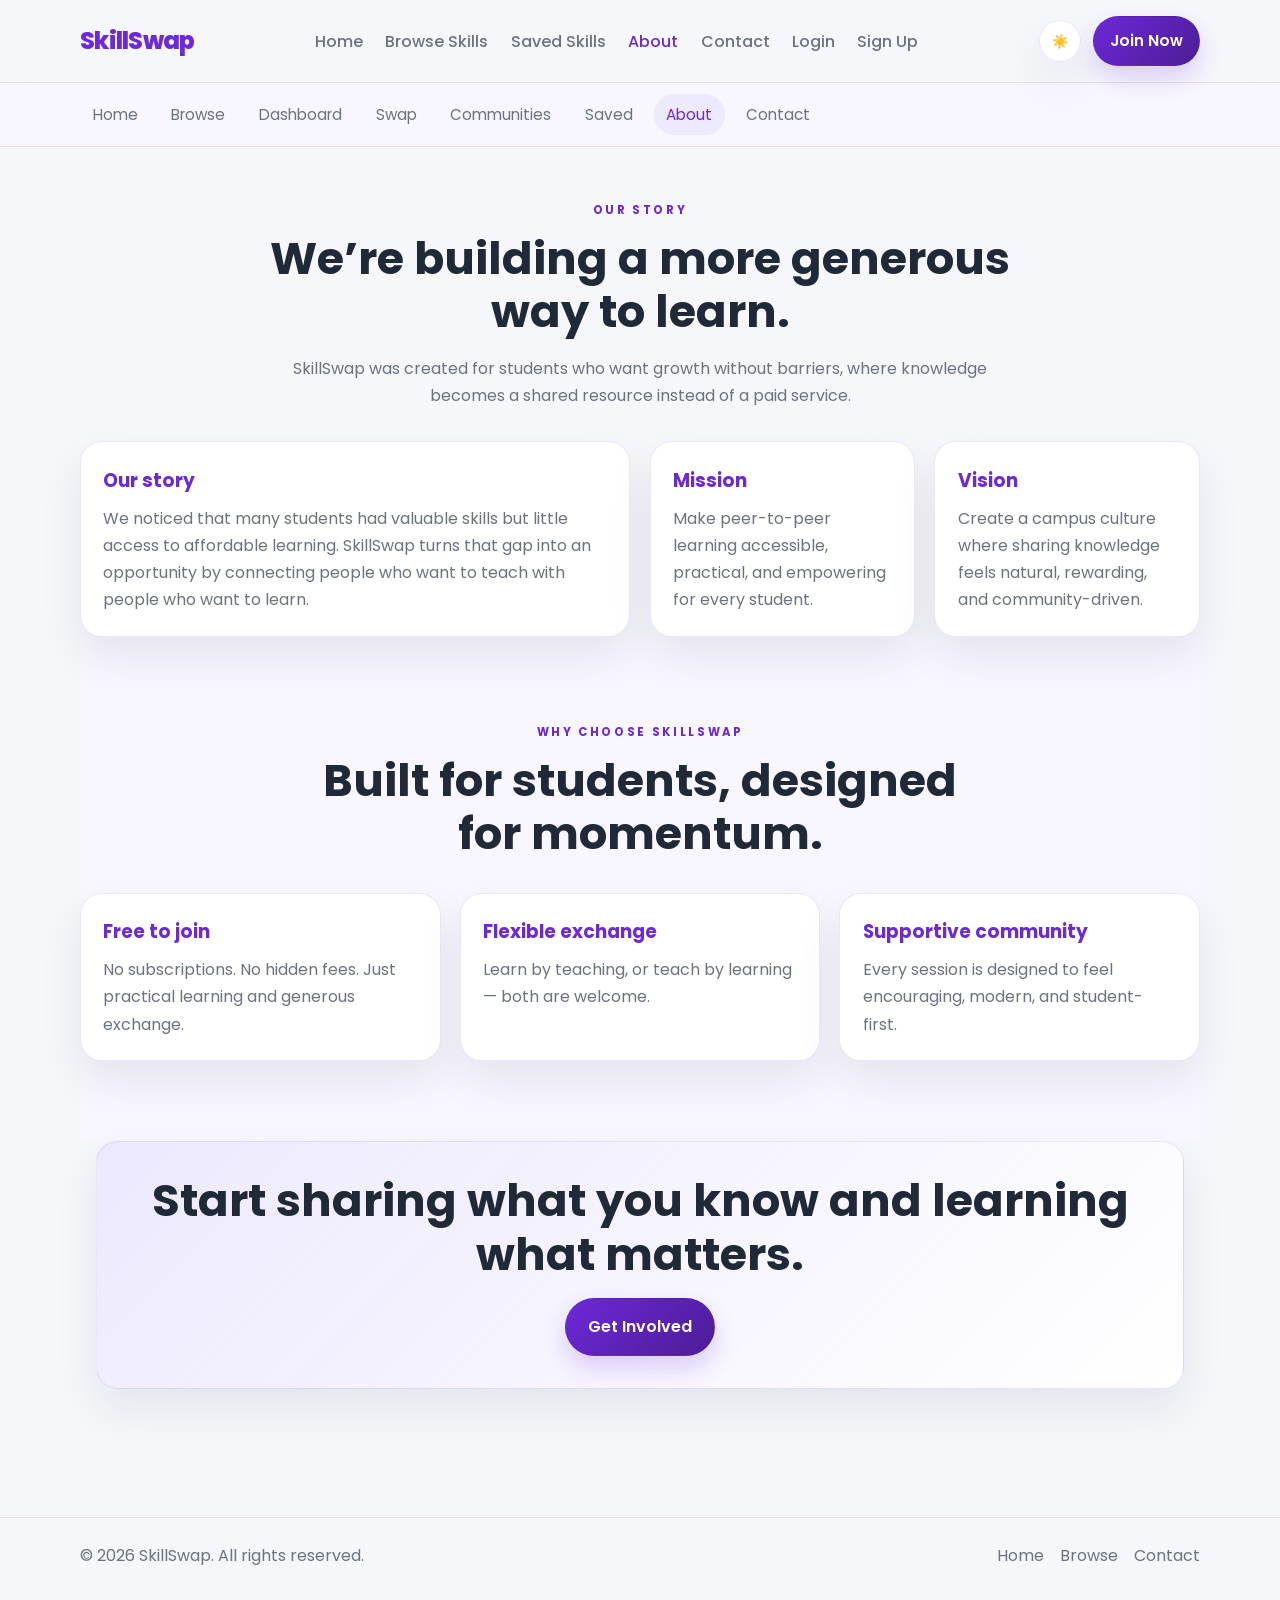
==== about.html @ 68f33d61 "feat: add all pages and assets" ====
<!DOCTYPE html>
<html lang="en">
  <head>
    <meta charset="UTF-8" />
    <meta name="viewport" content="width=device-width, initial-scale=1.0" />
    <title>SkillSwap | About</title>
    <link rel="preconnect" href="https://fonts.googleapis.com" />
    <link rel="preconnect" href="https://fonts.gstatic.com" crossorigin />
    <link
      href="https://fonts.googleapis.com/css2?family=Poppins:wght@300;400;500;600;700;800&display=swap"
      rel="stylesheet"
    />
    <link rel="stylesheet" href="css/style.css" />
  </head>
  <body>
    <header class="site-header">
      <nav class="navbar container">
        <a href="index.html" class="logo">SkillSwap</a>

        <button class="nav-toggle" aria-label="Toggle navigation" aria-expanded="false">
          <span></span>
          <span></span>
          <span></span>
        </button>

        <ul class="nav-links">
          <li><a href="index.html">Home</a></li>
          <li><a href="browse.html">Browse Skills</a></li>
          
          <li><a href="saved-skills.html">Saved Skills</a></li>
          <li><a href="about.html" class="active">About</a></li>
          <li><a href="contact.html">Contact</a></li>
          <li><a href="login.html" data-auth="login">Login</a></li>
          <li><a href="signup.html" data-auth="signup">Sign Up</a></li>
        </ul>

        <div class="nav-actions">
          <button class="theme-toggle" type="button" aria-label="Toggle color theme">
            <span class="theme-toggle__icon">☀️</span>
          </button>
          <a href="contact.html" class="btn btn-sm">Join Now</a>
        </div>
      </nav>
    </header>

    <main class="container page-shell">
      <section class="page-hero">
        <p class="eyebrow">Our story</p>
        <h1>We’re building a more generous way to learn.</h1>
        <p>
          SkillSwap was created for students who want growth without barriers, where knowledge becomes a shared resource instead of a paid service.
        </p>
      </section>

      <section class="about-grid">
        <article class="info-card wide-card">
          <h3>Our story</h3>
          <p>
            We noticed that many students had valuable skills but little access to affordable learning. SkillSwap turns that gap into an opportunity by connecting people who want to teach with people who want to learn.
          </p>
        </article>
        <article class="info-card">
          <h3>Mission</h3>
          <p>Make peer-to-peer learning accessible, practical, and empowering for every student.</p>
        </article>
        <article class="info-card">
          <h3>Vision</h3>
          <p>Create a campus culture where sharing knowledge feels natural, rewarding, and community-driven.</p>
        </article>
      </section>

      <section class="section section-alt">
        <div class="section-heading">
          <p class="eyebrow">Why choose SkillSwap</p>
          <h2>Built for students, designed for momentum.</h2>
        </div>
        <div class="steps-grid">
          <article class="info-card">
            <h3>Free to join</h3>
            <p>No subscriptions. No hidden fees. Just practical learning and generous exchange.</p>
          </article>
          <article class="info-card">
            <h3>Flexible exchange</h3>
            <p>Learn by teaching, or teach by learning — both are welcome.</p>
          </article>
          <article class="info-card">
            <h3>Supportive community</h3>
            <p>Every session is designed to feel encouraging, modern, and student-first.</p>
          </article>
        </div>
      </section>

      <section class="cta-section">
        <div class="container cta-box">
          <h2>Start sharing what you know and learning what matters.</h2>
          <a href="contact.html" class="btn">Get Involved</a>
        </div>
      </section>
    </main>

    <footer class="site-footer">
      <div class="container footer-content">
        <p>© 2026 SkillSwap. All rights reserved.</p>
        <div class="footer-links">
          <a href="index.html">Home</a>
          <a href="browse.html">Browse</a>
          <a href="contact.html">Contact</a>
        </div>
      </div>
    </footer>

    <script src="js/script.js"></script>
  </body>
</html>
---- css/style.css ----
:root {
  --primary: #6d28d9;
  --primary-dark: #4c1d95;
  --primary-soft: #ede9fe;
  --bg: #f5f7fb;
  --surface: #ffffff;
  --surface-2: #f8f6ff;
  --text: #1f2937;
  --muted: #6b7280;
  --border: rgba(109, 40, 217, 0.12);
  --shadow: 0 20px 45px rgba(17, 24, 39, 0.08);
}

body.dark {
  --primary: #a78bfa;
  --primary-dark: #c4b5fd;
  --primary-soft: rgba(167, 139, 250, 0.14);
  --bg: #07111f;
  --surface: #0f172a;
  --surface-2: #111c33;
  --text: #f8fafc;
  --muted: #cbd5e1;
  --border: rgba(255, 255, 255, 0.12);
  --shadow: 0 20px 45px rgba(2, 8, 23, 0.35);
}

* {
  box-sizing: border-box;
  margin: 0;
  padding: 0;
}

html {
  scroll-behavior: smooth;
  font-size: clamp(14px, 0.95vw + 0.55rem, 16px);
}

body {
  font-family: "Poppins", sans-serif;
  background: var(--bg);
  color: var(--text);
  line-height: 1.7;
  transition: background 0.25s ease, color 0.25s ease;
  overflow-x: hidden;
}

a {
  color: inherit;
  text-decoration: none;
}

img {
  max-width: 100%;
  display: block;
}

.container {
  width: min(1120px, calc(100% - 2rem));
  margin: 0 auto;
}

.site-header {
  position: sticky;
  top: 0;
  z-index: 1000;
  backdrop-filter: blur(16px);
  background: rgba(245, 247, 251, 0.8);
  border-bottom: 1px solid var(--border);
}

body.dark .site-header {
  background: rgba(7, 17, 31, 0.8);
}

.dashboard-card,
.auth-card,
.skill-card,
.lesson-view-card,
.info-card,
.contact-card,
.faq-card {
  background: var(--surface);
  border: 1px solid var(--border);
  border-radius: 24px;
  padding: 1.4rem;
  box-shadow: var(--shadow);
}

.dashboard-grid {
  display: grid;
  grid-template-columns: repeat(2, minmax(0, 1fr));
  gap: 1.25rem;
  margin-top: 1.5rem;
}

.dashboard-card h3,
.lesson-view-card h3 {
  margin-bottom: 0.8rem;
}

.stat-row {
  display: flex;
  flex-wrap: wrap;
  gap: 0.8rem;
  margin-top: 0.8rem;
}

.stat-block,
.badge-item,
.lesson-item,
.rec-item {
  background: var(--surface-2);
  border: 1px solid var(--border);
  border-radius: 16px;
  padding: 0.8rem 0.95rem;
}

.status-pill {
  display: inline-block;
  margin-top: 0.5rem;
  background: var(--primary-soft);
  color: var(--primary);
  padding: 0.3rem 0.6rem;
  border-radius: 999px;
  font-size: 0.8rem;
}

.lesson-structure pre,
.visual-code {
  background: var(--surface-2);
  border: 1px solid var(--border);
  border-radius: 16px;
  padding: 1rem;
  overflow-x: auto;
  white-space: pre-wrap;
}

@media (max-width: 900px) {
  .dashboard-grid {
    grid-template-columns: 1fr;
  }
}

.navbar {
  display: flex;
  justify-content: space-between;
  align-items: center;
  padding: 1rem 0;
  gap: 1rem;
}

.logo {
  font-size: 1.5rem;
  font-weight: 800;
  color: var(--primary);
  letter-spacing: -0.03em;
}

.nav-links {
  display: flex;
  gap: 1.4rem;
  list-style: none;
  align-items: center;
}

.nav-links a {
  font-weight: 500;
  color: var(--muted);
  transition: color 0.25s ease;
}

.nav-links a:hover,
.nav-links a.active {
  color: var(--primary);
}

.nav-actions {
  display: flex;
  align-items: center;
  gap: 0.75rem;
}

.quick-nav {
  border-bottom: 1px solid var(--border);
  background: var(--surface-2);
}

.quick-nav__links {
  display: flex;
  flex-wrap: wrap;
  gap: 0.5rem;
  padding: 0.7rem 0;
}

.quick-nav__link {
  padding: 0.45rem 0.8rem;
  border-radius: 999px;
  color: var(--muted);
  font-size: 0.95rem;
  transition: background 0.2s ease, color 0.2s ease;
}

.quick-nav__link:hover,
.quick-nav__link.active {
  background: var(--primary-soft);
  color: var(--primary);
}

.theme-toggle {
  border: 1px solid var(--border);
  background: var(--surface);
  color: var(--text);
  width: 42px;
  height: 42px;
  border-radius: 50%;
  cursor: pointer;
  display: grid;
  place-items: center;
  box-shadow: var(--shadow);
}

.btn,
.btn-secondary {
  display: inline-flex;
  align-items: center;
  justify-content: center;
  border-radius: 999px;
  font-weight: 600;
  padding: 0.9rem 1.35rem;
  border: 1px solid transparent;
  transition: transform 0.25s ease, box-shadow 0.25s ease, background 0.25s ease;
}

.btn {
  background: linear-gradient(135deg, var(--primary), var(--primary-dark));
  color: white;
  box-shadow: 0 12px 24px rgba(109, 40, 217, 0.2);
}

.btn:hover,
.btn-secondary:hover {
  transform: translateY(-2px);
}

.btn-secondary {
  background: var(--surface);
  color: var(--primary);
  border-color: var(--border);
}

.btn-sm {
  padding: 0.7rem 1rem;
  font-size: 0.95rem;
}

.nav-toggle {
  display: none;
  flex-direction: column;
  gap: 5px;
  background: transparent;
  border: 0;
  cursor: pointer;
  padding: 0.3rem;
}

.nav-toggle span {
  width: 24px;
  height: 2px;
  border-radius: 999px;
  background: var(--text);
}

.hero {
  padding: 5.5rem 0 4rem;
  background: linear-gradient(135deg, var(--primary), var(--primary-dark));
  color: white;
}

.hero-grid {
  display: grid;
  grid-template-columns: 1.1fr 0.9fr;
  gap: 2rem;
  align-items: center;
}

.eyebrow {
  display: inline-block;
  text-transform: uppercase;
  letter-spacing: 0.23em;
  font-size: 0.72rem;
  font-weight: 700;
  color: rgba(255, 255, 255, 0.8);
  margin-bottom: 0.7rem;
}

.hero h1,
.page-hero h1,
.section-heading h2,
.cta-box h2 {
  font-size: clamp(2rem, 3.5vw, 3rem);
  line-height: 1.2;
  margin-bottom: 1rem;
}

.hero-text,
.page-hero p,
.section-heading p,
.cta-box p,
.skill-card p,
.info-card p,
.testimonial-card p,
.contact-card p,
.faq-list p {
  color: var(--muted);
}

.hero-copy .hero-text {
  color: rgba(255, 255, 255, 0.9);
  font-size: 1.05rem;
  max-width: 620px;
}

.hero-actions {
  display: flex;
  flex-wrap: wrap;
  gap: 0.9rem;
  margin: 1.5rem 0;
}

.hero-highlights {
  list-style: none;
  display: flex;
  flex-wrap: wrap;
  gap: 0.8rem;
  padding-top: 0.5rem;
}

.hero-highlights li {
  border: 1px solid rgba(255, 255, 255, 0.2);
  padding: 0.55rem 0.85rem;
  border-radius: 999px;
  font-size: 0.95rem;
}

.hero-card {
  background: rgba(255, 255, 255, 0.16);
  border: 1px solid rgba(255, 255, 255, 0.2);
  border-radius: 1.5rem;
  padding: 1.5rem;
  backdrop-filter: blur(18px);
  box-shadow: var(--shadow);
}

.hero-card__top h3 {
  font-size: 1.25rem;
  margin-bottom: 1rem;
}

.chip {
  display: inline-flex;
  padding: 0.35rem 0.7rem;
  border-radius: 999px;
  background: rgba(255, 255, 255, 0.2);
  font-size: 0.8rem;
  margin-bottom: 0.6rem;
}

.hero-card__stats {
  display: grid;
  grid-template-columns: repeat(2, 1fr);
  gap: 0.9rem;
  margin-bottom: 1rem;
}

.hero-card__stats div,
.hero-card__list div {
  padding: 0.85rem 0.95rem;
  border-radius: 1rem;
  background: rgba(255, 255, 255, 0.12);
}

.hero-card__stats strong {
  display: block;
  font-size: 1.15rem;
}

.hero-card__stats span,
.hero-card__list div {
  color: rgba(255, 255, 255, 0.9);
  font-size: 0.92rem;
}

.hero-card__list {
  display: grid;
  gap: 0.7rem;
}

.section {
  padding: 5rem 0;
}

.section-alt {
  background: var(--surface-2);
}

.section-heading {
  text-align: center;
  max-width: 680px;
  margin: 0 auto 2rem;
}

.section-heading .eyebrow {
  color: var(--primary);
}

.section-heading h2,
.page-hero h1,
.cta-box h2 {
  color: var(--text);
}

.skills-grid,
.steps-grid,
.testimonial-grid,
.about-grid {
  display: grid;
  gap: 1.2rem;
}

.skills-grid,
.testimonial-grid {
  grid-template-columns: repeat(auto-fit, minmax(min(220px, 100%), 1fr));
}

.steps-grid,
.about-grid {
  grid-template-columns: repeat(auto-fit, minmax(min(240px, 100%), 1fr));
}

.skill-card,
.info-card,
.testimonial-card,
.contact-card,
.search-panel,
.cta-box,
.contact-form,
.dashboard-card,
.detail-card,
.lesson-card {
  min-width: 0;
}

.skill-card,
.info-card,
.testimonial-card,
.contact-card,
.search-panel,
.cta-box,
.contact-form {
  background: var(--surface);
  border: 1px solid var(--border);
  box-shadow: var(--shadow);
  border-radius: 1.35rem;
}

.skill-card,
.info-card,
.testimonial-card,
.contact-card,
.contact-form {
  padding: 1.4rem;
}

.skill-card:hover,
.info-card:hover,
.testimonial-card:hover,
.contact-card:hover {
  transform: translateY(-4px);
  box-shadow: 0 24px 45px rgba(17, 24, 39, 0.12);
  transition: transform 0.25s ease, box-shadow 0.25s ease;
}

.wide-card {
  grid-column: span 2;
}

.page-shell {
  padding: 3rem 0 4rem;
}

.page-hero {
  text-align: center;
  max-width: 760px;
  margin: 0 auto 2rem;
}

.page-hero .eyebrow {
  color: var(--primary);
}

.search-panel {
  padding: 1.2rem;
  margin-bottom: 1.5rem;
}

.search-controls {
  display: flex;
  gap: 1rem;
  align-items: center;
  flex-wrap: wrap;
}

.skill-search {
  flex: 1 1 260px;
  padding: 0.95rem 1rem;
  border-radius: 999px;
  border: 1px solid var(--border);
  outline: none;
  background: var(--surface-2);
  color: var(--text);
}

.tag-row {
  display: flex;
  flex-wrap: wrap;
  gap: 0.7rem;
  margin-top: 0.9rem;
}

.tag {
  display: inline-flex;
  padding: 0.4rem 0.8rem;
  border-radius: 999px;
  background: var(--primary-soft);
  color: var(--primary);
  font-size: 0.9rem;
  border: 0;
  cursor: pointer;
  font-family: inherit;
}

.filter-tag.active {
  background: var(--primary);
  color: white;
}

.skill-card h3,
.info-card h3,
.contact-card h3 {
  color: var(--primary);
  margin-bottom: 0.5rem;
}

.skill-card__top {
  display: flex;
  justify-content: space-between;
  align-items: center;
  gap: 0.8rem;
  margin-bottom: 0.6rem;
}

.pill {
  display: inline-flex;
  align-items: center;
  padding: 0.3rem 0.65rem;
  border-radius: 999px;
  background: var(--primary-soft);
  color: var(--primary);
  font-size: 0.75rem;
  font-weight: 700;
}

.skill-card__actions {
  display: flex;
  gap: 0.7rem;
  flex-wrap: wrap;
  margin-top: 1rem;
}

.btn-small {
  padding: 0.65rem 0.95rem;
  font-size: 0.9rem;
}

.learning-panel {
  margin-top: 1.5rem;
  border: 1px solid var(--border);
  background: var(--surface);
  border-radius: 1.35rem;
  box-shadow: var(--shadow);
  padding: 1.2rem 1.4rem;
}

.learning-panel__content h3 {
  color: var(--primary);
  margin-bottom: 0.5rem;
}

.learning-panel__content ul {
  margin-top: 0.8rem;
  padding-left: 1.1rem;
  color: var(--muted);
}

.learning-panel__content li + li {
  margin-top: 0.35rem;
}

.testimonial-card strong {
  display: block;
  margin-top: 0.8rem;
  color: var(--primary);
}

.cta-section {
  padding: 0 0 4rem;
}

.cta-box {
  padding: 2rem;
  text-align: center;
  background: linear-gradient(135deg, var(--primary-soft), var(--surface));
}

.contact-grid {
  display: grid;
  grid-template-columns: 0.9fr 1.1fr;
  gap: 1.2rem;
  margin-bottom: 2rem;
}

.contact-form {
  display: flex;
  flex-direction: column;
  gap: 1rem;
}

.form-row {
  display: grid;
  gap: 1rem;
  grid-template-columns: repeat(2, minmax(0, 1fr));
}

label {
  display: flex;
  flex-direction: column;
  gap: 0.45rem;
  font-weight: 500;
}

input,
textarea,
select {
  border: 1px solid var(--border);
  padding: 0.9rem 1rem;
  border-radius: 0.95rem;
  font: inherit;
  color: var(--text);
  background: var(--surface-2);
}

input:focus,
textarea:focus,
select:focus {
  outline: 2px solid var(--primary-soft);
  border-color: var(--primary);
}

.form-status {
  min-height: 1.4rem;
  font-size: 0.95rem;
  color: var(--primary);
}

.faq-list {
  display: grid;
  gap: 0.9rem;
}

.faq-list details {
  border: 1px solid var(--border);
  background: var(--surface);
  padding: 1rem 1.1rem;
  border-radius: 1rem;
}

.faq-list summary {
  cursor: pointer;
  font-weight: 600;
}

.faq-list p {
  margin-top: 0.6rem;
}

.auth-shell {
  display: grid;
  place-items: center;
  min-height: 70vh;
}

.auth-card,
.profile-card {
  max-width: 640px;
  width: 100%;
  padding: 2rem;
  background: var(--surface);
  border: 1px solid var(--border);
  border-radius: 1.5rem;
  box-shadow: var(--shadow);
}

.auth-card h1,
.profile-card h1 {
  margin-bottom: 1rem;
}

.auth-form {
  margin-top: 1rem;
}

.auth-link {
  margin-top: 1rem;
  color: var(--muted);
}

.auth-link a {
  color: var(--primary);
  font-weight: 600;
}

.dashboard-grid {
  display: grid;
  grid-template-columns: repeat(2, minmax(0, 1fr));
  gap: 1.2rem;
}

.dashboard-card {
  background: var(--surface);
  border: 1px solid var(--border);
  border-radius: 1.35rem;
  padding: 1.4rem;
  box-shadow: var(--shadow);
}

.dashboard-card h3 {
  color: var(--primary);
  margin-bottom: 0.9rem;
}

.hero-panel {
  grid-column: 1 / -1;
  display: flex;
  flex-wrap: wrap;
  justify-content: space-between;
  gap: 1rem;
  align-items: center;
}

.dashboard-actions {
  display: flex;
  gap: 0.75rem;
  flex-wrap: wrap;
}

.progress-bar {
  height: 10px;
  border-radius: 999px;
  background: var(--primary-soft);
  overflow: hidden;
  margin: 0.6rem 0 0.3rem;
}

.progress-bar span {
  display: block;
  height: 100%;
  border-radius: inherit;
  background: linear-gradient(135deg, var(--primary), var(--primary-dark));
}

.badge-list,
.lesson-list,
.stat-list {
  display: flex;
  flex-direction: column;
  gap: 0.6rem;
}

.badge-item,
.lesson-item,
.stat-item {
  padding: 0.8rem 0.95rem;
  border-radius: 1rem;
  background: var(--surface-2);
  border: 1px solid var(--border);
}

.lesson-item {
  display: flex;
  justify-content: space-between;
  align-items: center;
  gap: 0.8rem;
}

.lesson-item button {
  padding: 0.45rem 0.75rem;
}

.skill-detail-grid {
  display: grid;
  grid-template-columns: 1.1fr 0.9fr;
  gap: 1.2rem;
}

.detail-card,
.lesson-card {
  background: var(--surface);
  border: 1px solid var(--border);
  border-radius: 1.35rem;
  padding: 1.4rem;
  box-shadow: var(--shadow);
}

.detail-card h2,
.lesson-card h3 {
  color: var(--primary);
  margin-bottom: 0.75rem;
}

.detail-intro {
  font-size: 1.02rem;
  margin-bottom: 0.8rem;
  color: var(--muted);
}

.detail-meta {
  display: flex;
  flex-wrap: wrap;
  gap: 0.6rem;
  margin: 0.7rem 0 0.8rem;
}

.meta-pill {
  display: inline-flex;
  padding: 0.45rem 0.7rem;
  border-radius: 999px;
  background: var(--primary-soft);
  color: var(--primary);
  font-size: 0.9rem;
}

.roadmap-list,
.course-project-list {
  padding-left: 1.1rem;
  margin: 0.6rem 0 1rem;
  color: var(--muted);
}

.curriculum-grid {
  display: grid;
  grid-template-columns: repeat(3, minmax(0, 1fr));
  gap: 0.75rem;
  margin: 0.6rem 0 1rem;
}

.curriculum-card {
  background: var(--surface-2);
  border: 1px solid var(--border);
  border-radius: 1rem;
  padding: 0.9rem;
}

.module-level {
  font-size: 0.82rem;
  text-transform: uppercase;
  letter-spacing: 0.18em;
  font-weight: 700;
  color: var(--primary);
  margin-bottom: 0.55rem;
}

.curriculum-card ul {
  padding-left: 1rem;
  color: var(--muted);
}

.lesson-item.is-complete {
  border-color: rgba(109, 40, 217, 0.3);
  background: linear-gradient(135deg, rgba(237, 233, 254, 0.9), rgba(248, 246, 255, 0.9));
}

body.dark .lesson-item.is-complete {
  background: linear-gradient(135deg, rgba(167, 139, 250, 0.16), rgba(17, 28, 51, 0.95));
}

.detail-actions {
  display: flex;
  flex-wrap: wrap;
  gap: 0.75rem;
  margin-top: 1rem;
}

.notes-box {
  width: 100%;
  margin-top: 0.5rem;
}

.lesson-view {
  margin-top: 1rem;
}

.lesson-view-card {
  background: var(--surface-2);
  border: 1px solid var(--border);
  padding: 1rem;
  border-radius: 1rem;
}

.lesson-view-card .lesson-desc {
  color: var(--muted);
  margin-bottom: 0.6rem;
}

.lesson-structure { display: grid; gap: .55rem; }
.lesson-structure h4 { color: var(--primary); margin-top: 1.05rem; }
.lesson-structure ol, .lesson-structure ul { padding-left: 1.35rem; color: var(--muted); }
.quiz-block { padding: 1rem; border: 1px solid var(--border); background: var(--surface); border-radius: .9rem; }
.quiz-block .quiz-opt { margin: .35rem .35rem .1rem 0; }
.quiz-opt.is-correct { background: #15803d; border-color: #15803d; color: #fff; }
.quiz-opt.is-wrong { background: #b91c1c; border-color: #b91c1c; color: #fff; }
.quiz-feedback { min-height: 1.5rem; color: var(--primary); font-weight: 600; margin-top: .6rem; }

.code-editor {
  width: 100%;
  font-family: monospace;
  font-size: 0.9rem;
  padding: 0.6rem;
  border: 1px solid var(--border);
  border-radius: 0.6rem;
  background: var(--surface);
}

.code-preview iframe {
  width: 100%;
  height: 220px;
  border: 1px solid var(--border);
  border-radius: 0.6rem;
}

.lesson-link {
  background: transparent;
  border: 0;
  color: var(--primary);
  font-weight: 600;
  cursor: pointer;
  padding: 0;
}

.stat-row {
  display:flex;
  gap:1rem;
  margin:0.6rem 0;
}

.stat-block{
  background:var(--surface-2);
  border:1px solid var(--border);
  padding:0.8rem 1rem;
  border-radius:0.8rem;
  text-align:center;
}
.stat-label{font-size:0.85rem;color:var(--muted)}

.rec-list{display:flex;flex-wrap:wrap;gap:0.5rem}
.rec-item{background:var(--surface-2);padding:0.5rem 0.7rem;border-radius:0.6rem;border:1px solid var(--border)}

/* small micro-animations */
.btn{transition:transform .12s ease, box-shadow .12s ease}
.btn:active{transform:translateY(1px)}
.lesson-item{transition:background .16s ease, border-color .16s ease}
.lesson-item:hover{transform:translateY(-2px)}

/* accessibility focus */
a:focus, button:focus, .lesson-link:focus{outline:3px solid rgba(109,40,217,0.18);outline-offset:3px}

.status-pill {
  display: inline-flex;
  padding: 0.35rem 0.65rem;
  border-radius: 999px;
  background: var(--primary-soft);
  color: var(--primary);
  font-size: 0.8rem;
}

.site-footer {
  padding: 1.5rem 0 2rem;
  border-top: 1px solid var(--border);
}

.footer-content {
  display: flex;
  justify-content: space-between;
  gap: 1rem;
  align-items: center;
  color: var(--muted);
}

.footer-links {
  display: flex;
  gap: 1rem;
}

.skill-card.is-hidden {
  display: none;
}

.swap-builder { max-width: 820px; margin: 0 auto; }
.profile-photo-row { display: flex; align-items: center; gap: 1rem; padding: .9rem; border: 1px dashed var(--border); border-radius: 1rem; background: var(--surface-2); }
.profile-photo { width: 76px; height: 76px; border-radius: 50%; object-fit: cover; border: 3px solid var(--primary-soft); background: var(--primary-soft); }
.profile-photo-row label { flex: 1; }
.swap-section { padding: 2rem 0; }
.swap-request-list { display: grid; gap: 1rem; max-width: 820px; margin: 0 auto; }
.swap-request { background: var(--surface); border: 1px solid var(--border); border-radius: 1.2rem; box-shadow: var(--shadow); padding: 1.2rem; }
.swap-request__top { display: flex; justify-content: space-between; gap: 1rem; align-items: start; flex-wrap: wrap; }
.swap-request p { color: var(--muted); margin-top: .5rem; }
.swap-request__actions { display: flex; flex-wrap: wrap; gap: .7rem; margin-top: 1rem; }
.match-meta { display: flex; gap: .5rem; flex-wrap: wrap; margin: .8rem 0; }

@media (max-width: 520px) {
  .profile-photo-row { align-items: flex-start; flex-direction: column; }
}

@media (max-width: 900px) {
  .hero-grid,
  .contact-grid,
  .skill-detail-grid,
  .dashboard-grid {
    grid-template-columns: 1fr;
  }

  .wide-card {
    grid-column: span 1;
  }
}

@media (max-width: 760px) {
  .nav-toggle {
    display: flex;
  }

  .nav-links {
    position: absolute;
    right: 1rem;
    top: 4.3rem;
    flex-direction: column;
    align-items: flex-start;
    padding: 1rem 1.2rem;
    background: var(--surface);
    border: 1px solid var(--border);
    border-radius: 1rem;
    box-shadow: var(--shadow);
    opacity: 0;
    pointer-events: none;
    transform: translateY(-8px);
    transition: all 0.25s ease;
  }

  .nav-links.open {
    opacity: 1;
    pointer-events: auto;
    transform: translateY(0);
  }

  .nav-actions .btn-sm {
    display: none;
  }

  .quick-nav__links {
    overflow-x: auto;
    padding-bottom: 0.6rem;
  }

  .curriculum-grid {
    grid-template-columns: 1fr;
  }

  .hero {
    padding-top: 4rem;
  }

  .hero-actions,
  .search-controls {
    flex-direction: column;
    align-items: stretch;
  }

  .form-row {
    grid-template-columns: 1fr;
  }

  .footer-content {
    flex-direction: column;
    text-align: center;
  }
}

@media (max-width: 520px) {
  .section,
  .page-shell {
    padding: 3.5rem 0;
  }

  .hero-card,
  .contact-card,
  .skill-card,
  .info-card,
  .testimonial-card,
  .search-panel,
  .cta-box,
  .contact-form {
    border-radius: 1.1rem;
  }

  .page-shell {
    padding-top: 2rem;
  }

  .contact-card {
    padding: 1.2rem;
  }
}
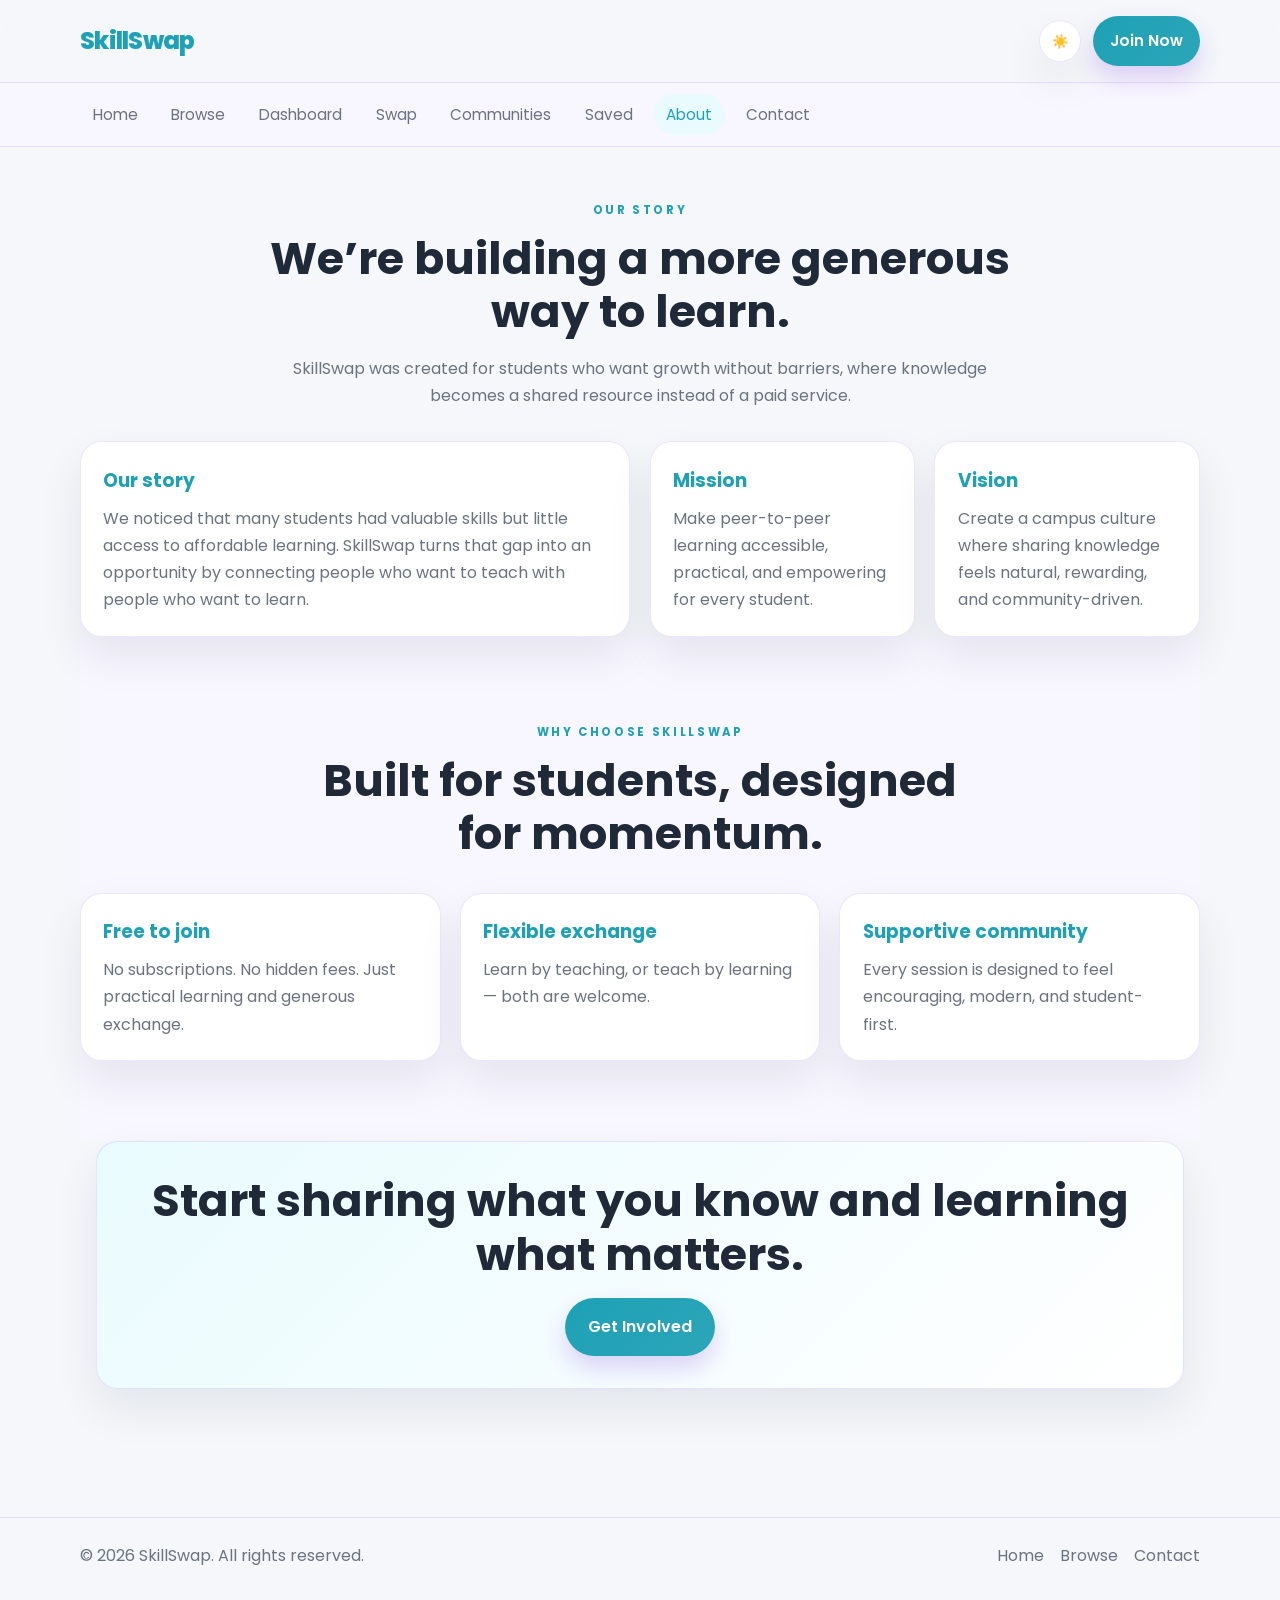
==== commit e85ec8a8: "latest version" ====
--- a/about.html
+++ b/about.html
@@ -23,16 +23,7 @@
           <span></span>
         </button>
 
-        <ul class="nav-links">
-          <li><a href="index.html">Home</a></li>
-          <li><a href="browse.html">Browse Skills</a></li>
-          
-          <li><a href="saved-skills.html">Saved Skills</a></li>
-          <li><a href="about.html" class="active">About</a></li>
-          <li><a href="contact.html">Contact</a></li>
-          <li><a href="login.html" data-auth="login">Login</a></li>
-          <li><a href="signup.html" data-auth="signup">Sign Up</a></li>
-        </ul>
+        
 
         <div class="nav-actions">
           <button class="theme-toggle" type="button" aria-label="Toggle color theme">
--- a/css/style.css
+++ b/css/style.css
@@ -1,7 +1,7 @@
 :root {
-  --primary: #6d28d9;
-  --primary-dark: #4c1d95;
-  --primary-soft: #ede9fe;
+  --primary: #1ea1b5;
+  --primary-dark: #2ca5b8;
+  --primary-soft: #e9fbfe;
   --bg: #f5f7fb;
   --surface: #ffffff;
   --surface-2: #f8f6ff;
@@ -12,8 +12,8 @@
 }
 
 body.dark {
-  --primary: #a78bfa;
-  --primary-dark: #c4b5fd;
+  --primary: #1ea1b5;
+  --primary-dark: #2ca5b8;
   --primary-soft: rgba(167, 139, 250, 0.14);
   --bg: #07111f;
   --surface: #0f172a;
